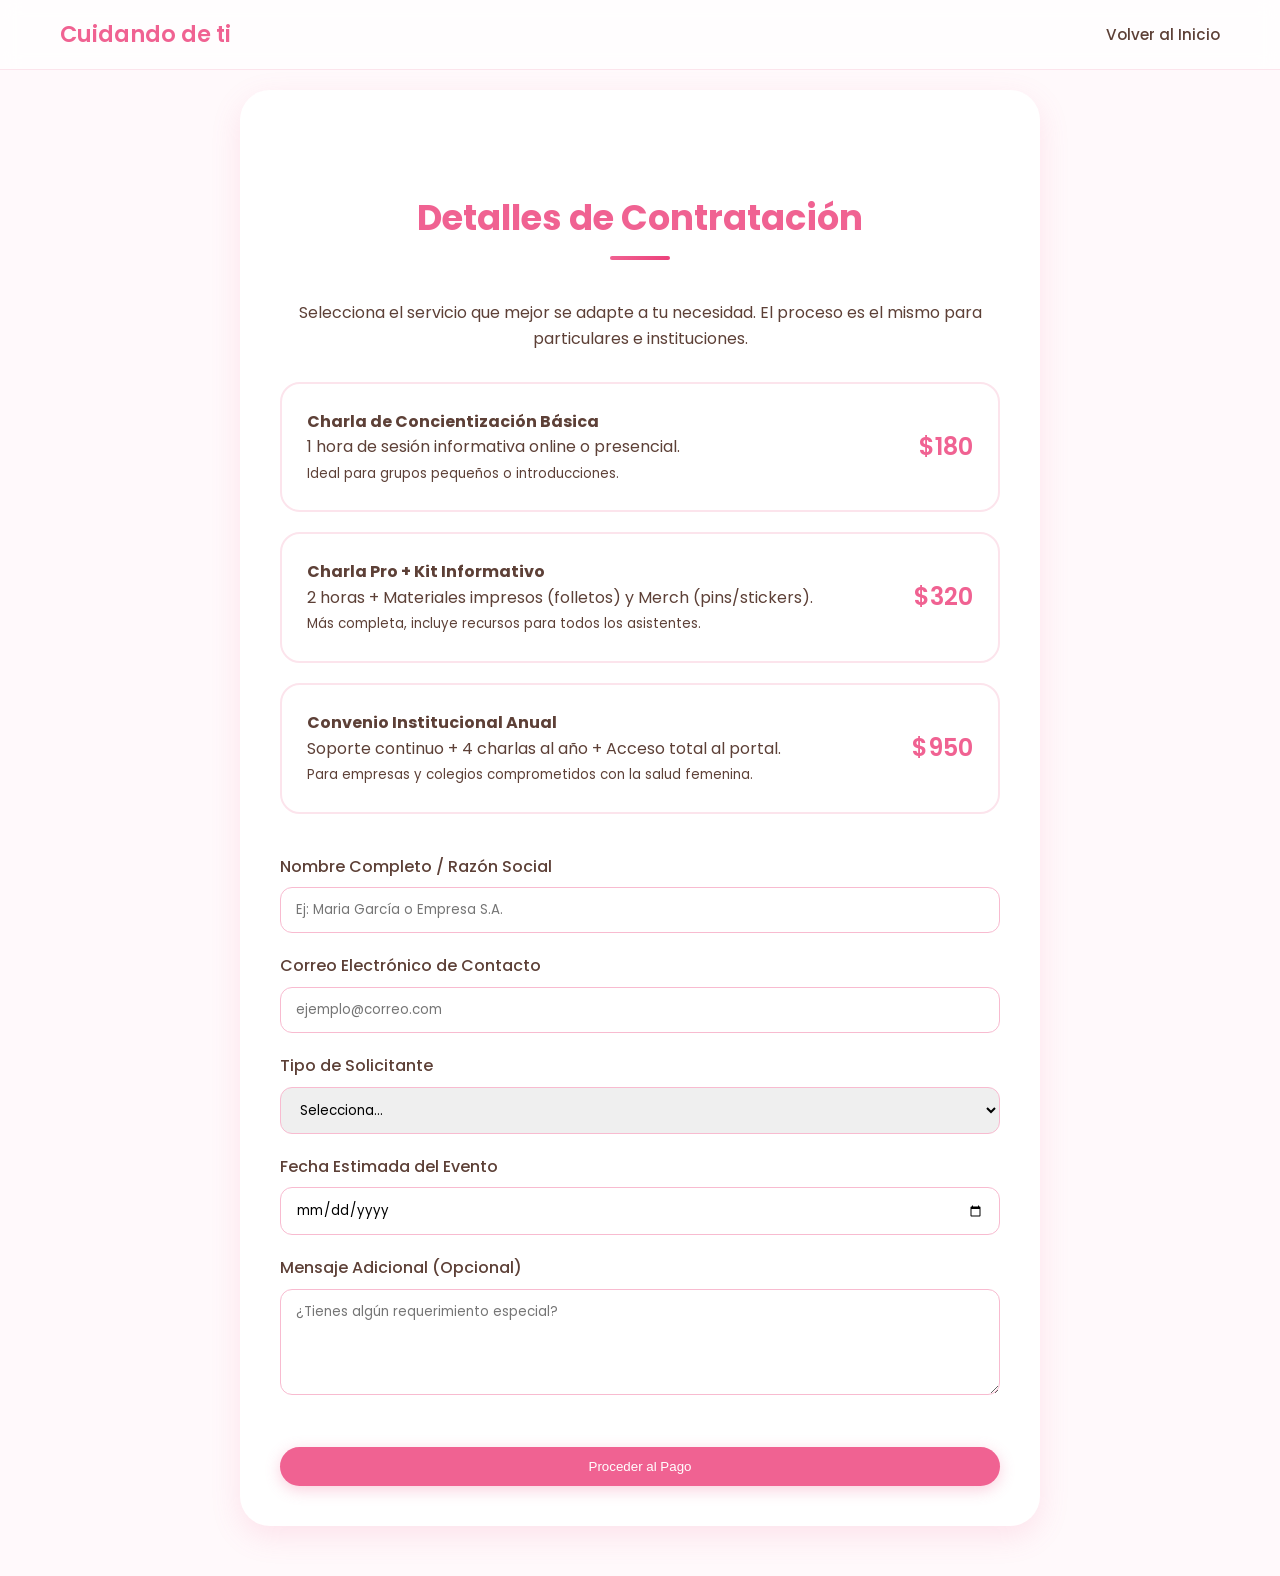
==== servicios.html @ c8caed90 "Mejoras para la versión 0.1" ====
<!DOCTYPE html>
<html lang="es">
<head>
    <meta charset="UTF-8">
    <meta name="viewport" content="width=device-width, initial-scale=1.0">
    <title>Contratar Servicios | Cuidando de ti</title>
    <link rel="stylesheet" href="style.css">
    <link rel="stylesheet" href="https://cdnjs.cloudflare.com/ajax/libs/font-awesome/6.4.2/css/all.min.css">
    <link href="https://fonts.googleapis.com/css2?family=Poppins:wght@300;400;600&display=swap" rel="stylesheet">
    <style>
        .checkout-container {
            max-width: 800px;
            margin: 40px auto;
            background: white;
            padding: 40px;
            border-radius: 30px;
            box-shadow: var(--shadow);
        }

        .service-selection {
            display: grid;
            grid-template-columns: 1fr;
            gap: 20px;
            margin-bottom: 40px;
        }

        .pricing-card {
            border: 2px solid var(--soft-pink);
            padding: 25px;
            border-radius: 20px;
            cursor: pointer;
            transition: 0.3s;
            display: flex;
            justify-content: space-between;
            align-items: center;
        }

        .pricing-card:hover {
            border-color: var(--dark-pink);
            background: #fffafa;
        }

        .pricing-card.selected {
            border-color: var(--dark-pink);
            background: var(--soft-pink);
        }

        .price-tag {
            font-size: 1.5rem;
            font-weight: 600;
            color: var(--dark-pink);
        }

        .form-group {
            margin-bottom: 20px;
        }

        .form-group label {
            display: block;
            margin-bottom: 8px;
            font-weight: 500;
            color: var(--text-color);
        }

        .form-group input, .form-group select, .form-group textarea {
            width: 100%;
            padding: 12px 15px;
            border: 1px solid var(--medium-pink);
            border-radius: 12px;
            font-family: inherit;
            outline: none;
        }

        .form-group input:focus {
            border-color: var(--dark-pink);
        }

        .payment-modal {
            display: none;
            position: fixed;
            top: 0; left: 0; width: 100%; height: 100%;
            background: rgba(0,0,0,0.5);
            backdrop-filter: blur(5px);
            z-index: 2000;
            align-items: center;
            justify-content: center;
        }

        .modal-content {
            background: white;
            padding: 40px;
            border-radius: 30px;
            text-align: center;
            max-width: 400px;
            width: 90%;
        }

        .loader {
            border: 4px solid #f3f3f3;
            border-top: 4px solid var(--dark-pink);
            border-radius: 50%;
            width: 40px;
            height: 40px;
            animation: spin 2s linear infinite;
            margin: 20px auto;
        }

        @keyframes spin {
            0% { transform: rotate(0deg); }
            100% { transform: rotate(360deg); }
        }
    </style>
</head>
<body style="padding-top: 100px;">

    <nav class="navbar">
        <div class="nav-container">
            <a href="index.html" class="logo" style="text-decoration: none;">Cuidando de ti</a>
            <ul class="nav-links">
                <li><a href="index.html">Volver al Inicio</a></li>
            </ul>
        </div>
    </nav>

    <main class="container">
        <div class="checkout-container">
            <h2 class="section-title">Detalles de Contratación</h2>
            <p style="text-align: center; margin-bottom: 30px;">Selecciona el servicio que mejor se adapte a tu necesidad. El proceso es el mismo para particulares e instituciones.</p>

            <form id="hiringForm">
                <div class="service-selection">
                    <div class="pricing-card" onclick="selectService('charla-basica', 180, this)">
                        <div>
                            <h4>Charla de Concientización Básica</h4>
                            <p>1 hora de sesión informativa online o presencial.</p>
                            <small>Ideal para grupos pequeños o introducciones.</small>
                        </div>
                        <div class="price-tag">$180</div>
                    </div>

                    <div class="pricing-card" onclick="selectService('charla-pro', 320, this)">
                        <div>
                            <h4>Charla Pro + Kit Informativo</h4>
                            <p>2 horas + Materiales impresos (folletos) y Merch (pins/stickers).</p>
                            <small>Más completa, incluye recursos para todos los asistentes.</small>
                        </div>
                        <div class="price-tag">$320</div>
                    </div>

                    <div class="pricing-card" onclick="selectService('convenio', 950, this)">
                        <div>
                            <h4>Convenio Institucional Anual</h4>
                            <p>Soporte continuo + 4 charlas al año + Acceso total al portal.</p>
                            <small>Para empresas y colegios comprometidos con la salud femenina.</small>
                        </div>
                        <div class="price-tag">$950</div>
                    </div>
                </div>

                <input type="hidden" id="selectedService" required>
                <input type="hidden" id="servicePrice">

                <div class="form-group">
                    <label>Nombre Completo / Razón Social</label>
                    <input type="text" placeholder="Ej: Maria García o Empresa S.A." required>
                </div>

                <div class="form-group">
                    <label>Correo Electrónico de Contacto</label>
                    <input type="email" placeholder="ejemplo@correo.com" required>
                </div>

                <div class="form-group">
                    <label>Tipo de Solicitante</label>
                    <select required>
                        <option value="">Selecciona...</option>
                        <option value="particular">Particular / Individual</option>
                        <option value="empresa">Empresa / Institución</option>
                    </select>
                </div>

                <div class="form-group">
                    <label>Fecha Estimada del Evento</label>
                    <input type="date" required>
                </div>

                <div class="form-group">
                    <label>Mensaje Adicional (Opcional)</label>
                    <textarea rows="4" placeholder="¿Tienes algún requerimiento especial?"></textarea>
                </div>

                <button type="submit" class="btn-main" style="width: 100%; border: none; cursor: pointer;">Proceder al Pago</button>
            </form>
        </div>
    </main>

    <div id="paymentModal" class="payment-modal">
        <div class="modal-content">
            <div id="step1">
                <h3>Enviando solicitud...</h3>
                <p>Estamos procesando tu información y enviando los detalles a nuestro equipo.</p>
                <div class="loader"></div>
            </div>
            <div id="step2" style="display: none;">
                <i class="fa-solid fa-credit-card" style="font-size: 3rem; color: var(--dark-pink); margin-bottom: 20px;"></i>
                <h3>Portal de Pagos</h3>
                <p>Redirigiendo a la pasarela de pago segura...</p>
                <p><strong>Total: <span id="totalPrice"></span></strong></p>
                <div class="loader"></div>
            </div>
        </div>
    </div>

    <script>
        function selectService(id, price, element) {
            document.querySelectorAll('.pricing-card').forEach(card => card.classList.remove('selected'));
            element.classList.add('selected');
            document.getElementById('selectedService').value = id;
            document.getElementById('servicePrice').value = price;
            document.getElementById('totalPrice').innerText = '$' + price;
        }

        document.getElementById('hiringForm').addEventListener('submit', function(e) {
            e.preventDefault();
            
            if (!document.getElementById('selectedService').value) {
                alert('Por favor, selecciona un servicio primero.');
                return;
            }

            const modal = document.getElementById('paymentModal');
            modal.style.display = 'flex';

            // Simulación de envío de correo
            setTimeout(() => {
                document.getElementById('step1').style.display = 'none';
                document.getElementById('step2').style.display = 'block';
                
                // Simulación de redirección a pagos
                setTimeout(() => {
                    alert('Simulación: Serías redirigido a Stripe/PayPal ahora.');
                    window.location.href = 'index.html';
                }, 3000);
            }, 2000);
        });
    </script>

</body>
</html>
---- style.css ----
html {
    scroll-behavior: smooth;
    scroll-padding-top: 80px; /* Offset for sticky navbar */
}

:root {
    --soft-pink: #fce4ec;
    --medium-pink: #f8bbd0;
    --dark-pink: #f06292;
    --accent-pink: #ec407a;
    --text-color: #5d4037;
    --text-light: #8d6e63;
    --white: #ffffff;
    --glass: rgba(255, 255, 255, 0.7);
    --gradient: linear-gradient(135deg, #f06292 0%, #ec407a 100%);
    --shadow: 0 10px 30px rgba(240, 98, 146, 0.15);
}

* {
    margin: 0;
    padding: 0;
    box-sizing: border-box;
}

body {
    font-family: 'Poppins', sans-serif;
    background-color: #fff9fb;
    color: var(--text-color);
    line-height: 1.6;
    padding-top: 70px; /* Offset for sticky nav */
}

/* Navbar */
.navbar {
    position: fixed;
    top: 0;
    width: 100%;
    height: 70px;
    background: var(--glass);
    backdrop-filter: blur(10px);
    z-index: 1000;
    border-bottom: 1px solid var(--soft-pink);
    display: flex;
    align-items: center;
}

.nav-container {
    max-width: 1200px;
    margin: 0 auto;
    width: 100%;
    display: flex;
    justify-content: space-between;
    align-items: center;
    padding: 0 20px;
}

.logo {
    font-weight: 600;
    font-size: 1.4rem;
    color: var(--dark-pink);
}

.nav-links {
    list-style: none;
    display: flex;
    gap: 30px;
    align-items: center;
}

.nav-links a {
    text-decoration: none;
    color: var(--text-color);
    font-size: 0.95rem;
    font-weight: 500;
    transition: 0.3s;
    position: relative;
}

.nav-links a:not(.nav-btn)::after {
    content: '';
    position: absolute;
    width: 0;
    height: 2px;
    bottom: -5px;
    left: 0;
    background-color: var(--dark-pink);
    transition: width 0.3s ease;
}

.nav-links a:not(.nav-btn):hover::after {
    width: 100%;
}

.nav-links a:hover {
    color: var(--dark-pink);
}

.nav-btn {
    background: var(--gradient);
    color: white !important;
    padding: 8px 18px;
    border-radius: 20px;
    box-shadow: var(--shadow);
}

/* Header / Hero Section */
.hero {
    height: 70vh;
    background: linear-gradient(rgba(252, 228, 236, 0.8), rgba(252, 228, 236, 0.8)), 
                url('https://images.unsplash.com/photo-1490750967868-88aa4486c946?auto=format&fit=crop&q=80&w=1000'); /* Imagen de flores suave */
    background-size: cover;
    background-position: center;
    display: flex;
    align-items: center;
    justify-content: center;
    text-align: center;
    border-bottom-left-radius: 80px;
    border-bottom-right-radius: 80px;
}

.hero-content h1 {
    font-size: 3rem;
    color: var(--dark-pink);
    margin-bottom: 10px;
}

.badge {
    background-color: var(--dark-pink);
    color: white;
    padding: 5px 15px;
    border-radius: 20px;
    font-size: 0.8rem;
    text-transform: uppercase;
    letter-spacing: 1px;
}

.btn-main {
    display: inline-block;
    margin-top: 25px;
    padding: 12px 30px;
    background-color: var(--dark-pink);
    color: white;
    text-decoration: none;
    border-radius: 30px;
    transition: 0.3s;
    box-shadow: 0 4px 15px rgba(240, 98, 146, 0.3);
}

.btn-main:hover {
    transform: translateY(-3px);
    box-shadow: 0 6px 20px rgba(240, 98, 146, 0.4);
}

/* Contenido Principal */
.container {
    max-width: 1000px;
    margin: -50px auto 50px;
    padding: 0 20px;
}

.card-highlight {
    background: var(--white);
    padding: 40px;
    border-radius: 30px;
    box-shadow: 0 10px 30px rgba(0,0,0,0.05);
    text-align: center;
    margin-bottom: 30px;
}

.icon-pink {
    font-size: 2.5rem;
    color: var(--dark-pink);
    margin-bottom: 15px;
}

.grid-sections {
    display: grid;
    grid-template-columns: repeat(auto-fit, minmax(300px, 1fr));
    gap: 20px;
}

.info-box {
    background: var(--white);
    padding: 30px;
    border-radius: 25px;
    border: 1px solid var(--soft-pink);
}

.info-box h3 {
    color: var(--dark-pink);
    margin-bottom: 15px;
}

.info-box ul {
    list-style: none;
}

.info-box ul li::before {
    content: "🌸";
    margin-right: 10px;
}

.quote-section {
    text-align: center;
    margin-top: 50px;
    font-style: italic;
    color: var(--dark-pink);
    font-size: 1.2rem;
}

/* New Sections Styles */
.section-title {
    text-align: center;
    margin: 60px 0 40px;
    font-size: 2.2rem;
    color: var(--dark-pink);
    position: relative;
}

.section-title::after {
    content: '';
    display: block;
    width: 60px;
    height: 4px;
    background: var(--gradient);
    margin: 10px auto;
    border-radius: 2px;
}

/* Podcasts Grid */
.podcast-grid {
    display: grid;
    grid-template-columns: repeat(auto-fit, minmax(280px, 1fr));
    gap: 25px;
    margin-bottom: 50px;
}

.podcast-card {
    background: var(--white);
    border-radius: 20px;
    overflow: hidden;
    box-shadow: var(--shadow);
    transition: transform 0.3s ease, box-shadow 0.3s ease;
    text-decoration: none;
    color: inherit;
    display: flex;
    flex-direction: column;
}

.podcast-card:hover {
    transform: translateY(-10px);
    box-shadow: 0 15px 40px rgba(240, 98, 146, 0.25);
}

.podcast-img {
    height: 180px;
    background-size: cover;
    background-position: center;
    position: relative;
}

.play-overlay {
    position: absolute;
    top: 0;
    left: 0;
    width: 100%;
    height: 100%;
    background: rgba(240, 98, 146, 0.3);
    display: flex;
    align-items: center;
    justify-content: center;
    opacity: 0;
    transition: opacity 0.3s;
}

.podcast-card:hover .play-overlay {
    opacity: 1;
}

.play-overlay i {
    font-size: 3rem;
    color: white;
}

.podcast-info {
    padding: 20px;
}

.podcast-info h4 {
    margin-bottom: 8px;
    color: var(--dark-pink);
}

/* Capacitaciones / Services */
.services-grid {
    display: grid;
    grid-template-columns: repeat(auto-fit, minmax(300px, 1fr));
    gap: 30px;
}

.service-card {
    background: var(--white);
    padding: 40px;
    border-radius: 30px;
    border: 2px solid var(--soft-pink);
    text-align: center;
    transition: 0.3s;
}

.service-card:hover {
    border-color: var(--dark-pink);
    background: #fffafa;
}

.service-icon {
    width: 70px;
    height: 70px;
    background: var(--soft-pink);
    color: var(--dark-pink);
    border-radius: 50%;
    display: flex;
    align-items: center;
    justify-content: center;
    font-size: 1.8rem;
    margin: 0 auto 20px;
}

.btn-secondary {
    display: inline-block;
    margin-top: 20px;
    padding: 10px 25px;
    border: 2px solid var(--dark-pink);
    color: var(--dark-pink);
    text-decoration: none;
    border-radius: 25px;
    font-weight: 600;
    transition: 0.3s;
}

.btn-secondary:hover {
    background: var(--dark-pink);
    color: white;
}

/* Status Banner "Ya está listo" */
.status-banner {
    background: var(--gradient);
    color: white;
    padding: 60px 40px;
    border-radius: 40px;
    text-align: center;
    margin: 40px 0;
    position: relative;
    overflow: hidden;
}

.status-banner::before {
    content: '';
    position: absolute;
    top: -50%;
    left: -20%;
    width: 200px;
    height: 200px;
    background: rgba(255,255,255,0.1);
    border-radius: 50%;
}

.status-banner h2 {
    font-size: 2.5rem;
    margin-bottom: 15px;
}

.status-banner p {
    font-size: 1.1rem;
    opacity: 0.9;
    max-width: 600px;
    margin: 0 auto 25px;
}

footer {
    text-align: center;
    padding: 50px 30px;
    font-size: 0.9rem;
    color: #ad8a8a;
    border-top: 1px solid var(--soft-pink);
    margin-top: 50px;
}

@media (max-width: 768px) {
    .hero {
        height: 60vh;
        border-radius: 0 0 40px 40px;
    }
    .hero-content h1 {
        font-size: 2.2rem;
    }
    .status-banner h2 {
        font-size: 1.8rem;
    }
}
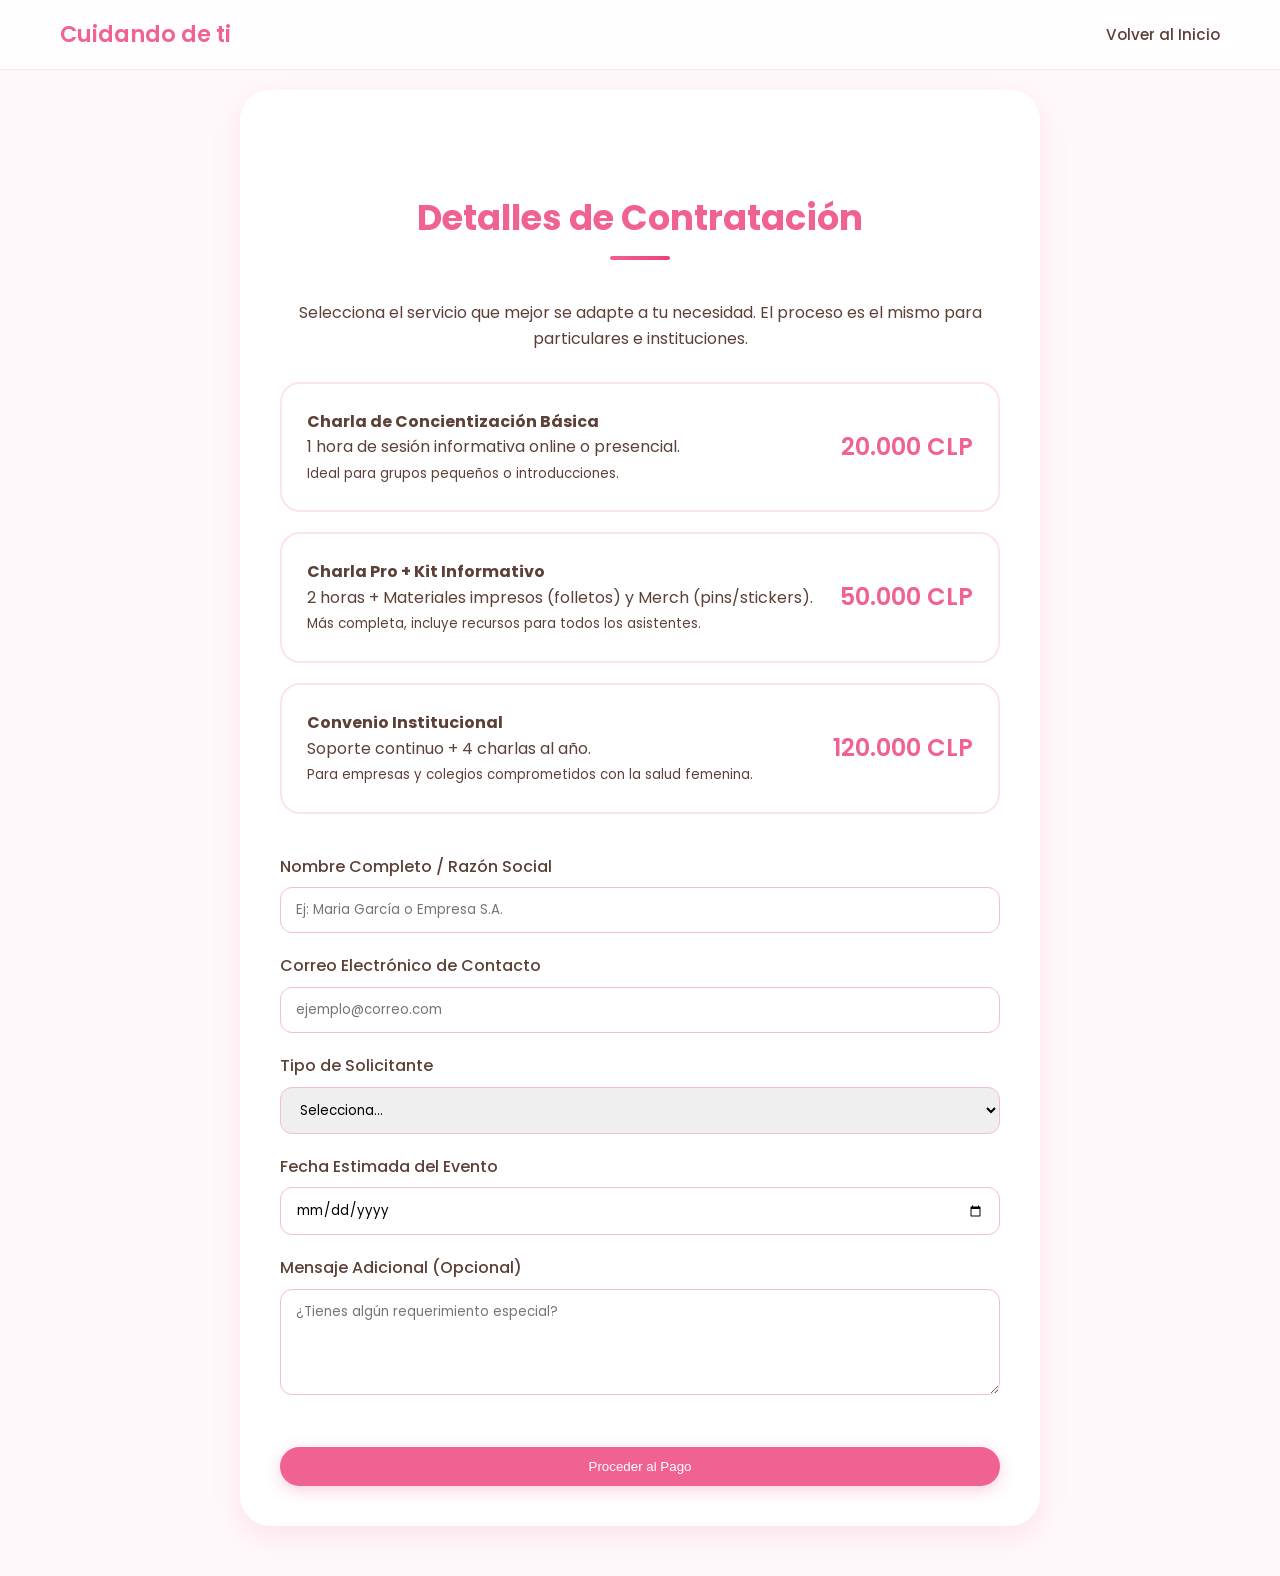
==== commit b7f13880: "fixs" ====
--- a/servicios.html
+++ b/servicios.html
@@ -129,31 +129,31 @@
 
             <form id="hiringForm">
                 <div class="service-selection">
-                    <div class="pricing-card" onclick="selectService('charla-basica', 180, this)">
+                    <div class="pricing-card" onclick="selectService('charla-basica', 20.000, this)">
                         <div>
                             <h4>Charla de Concientización Básica</h4>
                             <p>1 hora de sesión informativa online o presencial.</p>
                             <small>Ideal para grupos pequeños o introducciones.</small>
                         </div>
-                        <div class="price-tag">$180</div>
-                    </div>
-
-                    <div class="pricing-card" onclick="selectService('charla-pro', 320, this)">
+                        <div class="price-tag">20.000 CLP</div>
+                    </div>  
+
+                    <div class="pricing-card" onclick="selectService('charla-pro', 50.000, this)">
                         <div>
                             <h4>Charla Pro + Kit Informativo</h4>
                             <p>2 horas + Materiales impresos (folletos) y Merch (pins/stickers).</p>
                             <small>Más completa, incluye recursos para todos los asistentes.</small>
                         </div>
-                        <div class="price-tag">$320</div>
+                        <div class="price-tag">50.000 CLP</div>
                     </div>
 
-                    <div class="pricing-card" onclick="selectService('convenio', 950, this)">
+                    <div class="pricing-card" onclick="selectService('convenio', 120.000, this)">
                         <div>
-                            <h4>Convenio Institucional Anual</h4>
-                            <p>Soporte continuo + 4 charlas al año + Acceso total al portal.</p>
+                            <h4>Convenio Institucional</h4>
+                            <p>Soporte continuo + 4 charlas al año.</p>
                             <small>Para empresas y colegios comprometidos con la salud femenina.</small>
                         </div>
-                        <div class="price-tag">$950</div>
+                        <div class="price-tag">120.000 CLP</div>
                     </div>
                 </div>
 
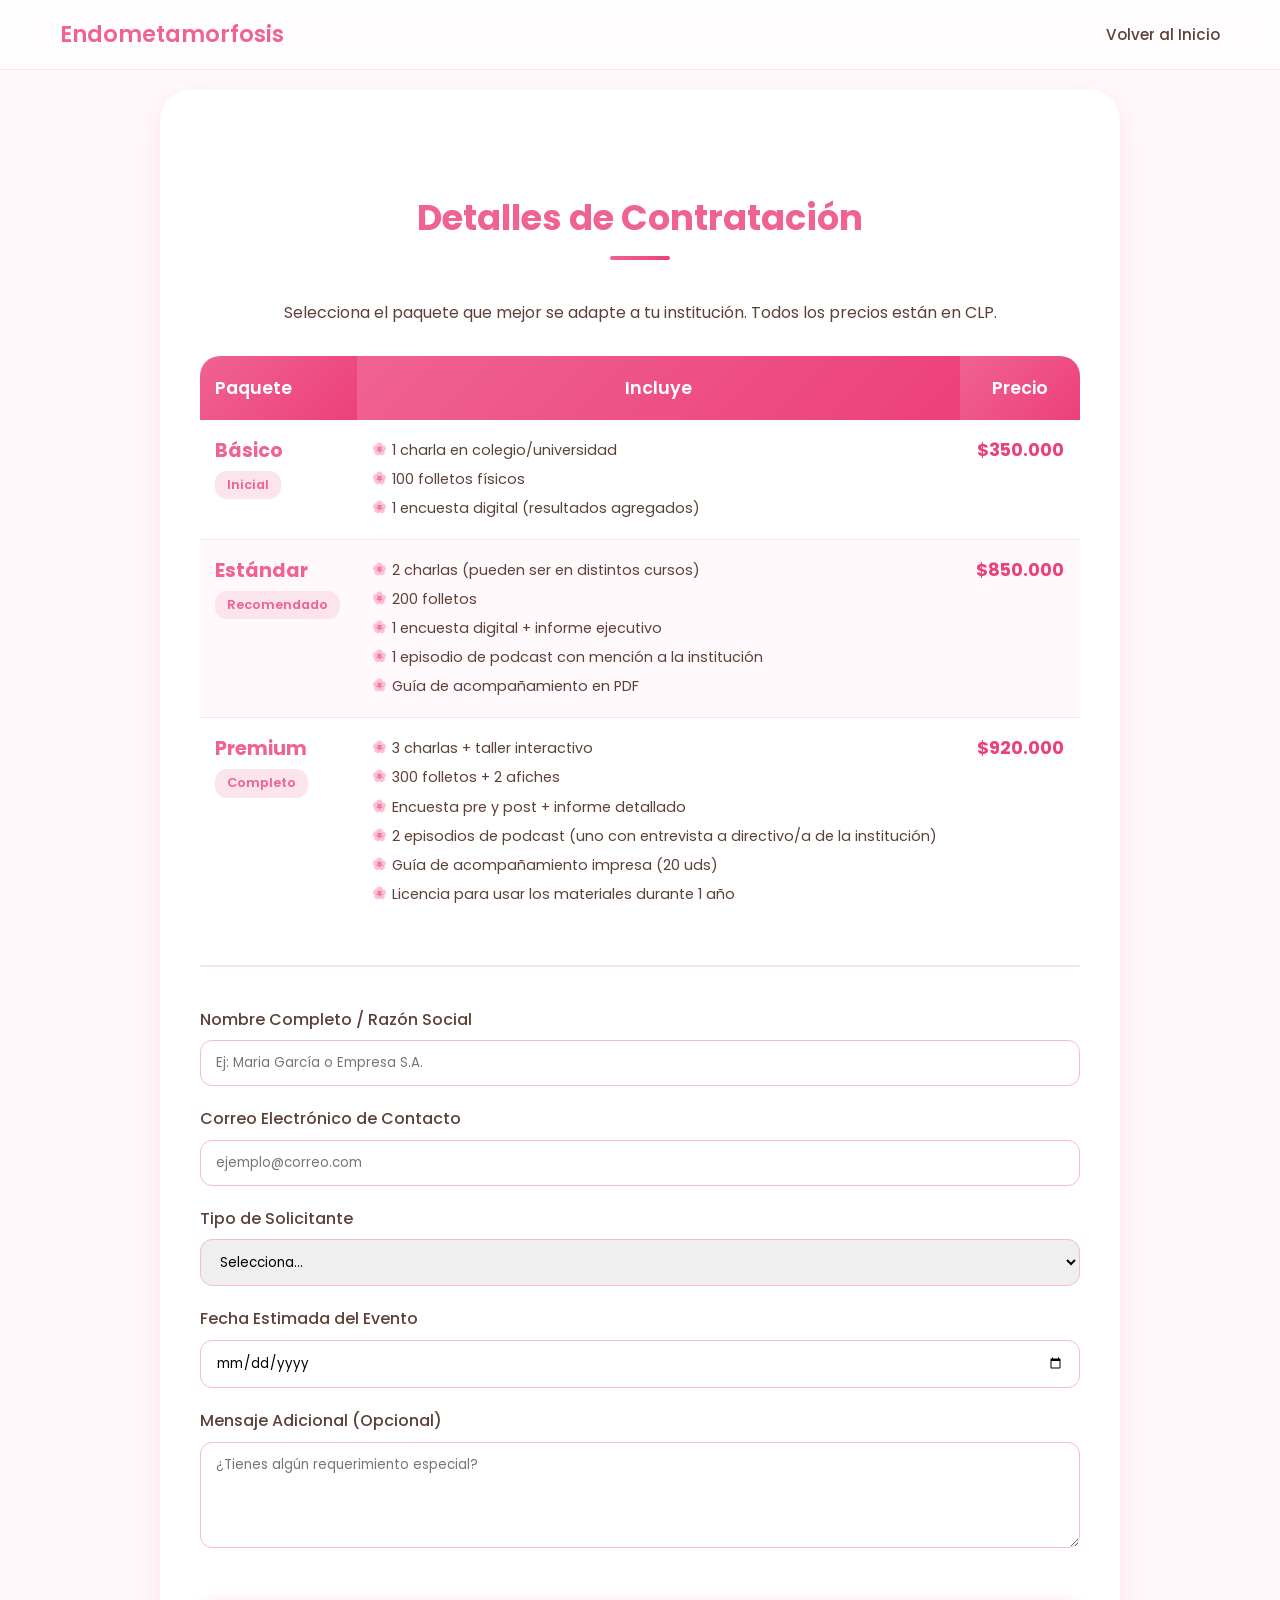
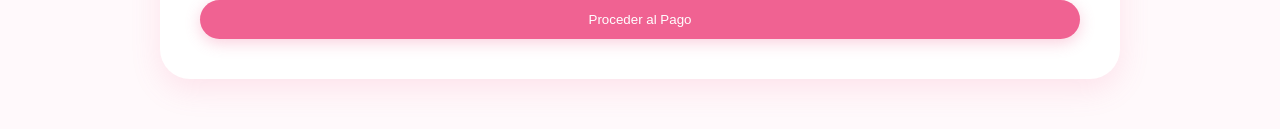
==== commit 34d6b366: "Fix: Cambios de diseño y estructura" ====
--- a/servicios.html
+++ b/servicios.html
@@ -1,54 +1,139 @@
 <!DOCTYPE html>
 <html lang="es">
+
 <head>
     <meta charset="UTF-8">
     <meta name="viewport" content="width=device-width, initial-scale=1.0">
-    <title>Contratar Servicios | Cuidando de ti</title>
+    <title>Contratar Servicios | Endometamorfosis</title>
     <link rel="stylesheet" href="style.css">
     <link rel="stylesheet" href="https://cdnjs.cloudflare.com/ajax/libs/font-awesome/6.4.2/css/all.min.css">
     <link href="https://fonts.googleapis.com/css2?family=Poppins:wght@300;400;600&display=swap" rel="stylesheet">
     <style>
-        .checkout-container {
-            max-width: 800px;
+        .table-container {
+            max-width: 1100px;
             margin: 40px auto;
             background: white;
             padding: 40px;
             border-radius: 30px;
             box-shadow: var(--shadow);
-        }
-
-        .service-selection {
-            display: grid;
-            grid-template-columns: 1fr;
-            gap: 20px;
-            margin-bottom: 40px;
-        }
-
-        .pricing-card {
-            border: 2px solid var(--soft-pink);
-            padding: 25px;
-            border-radius: 20px;
+            overflow-x: auto;
+        }
+
+        .pricing-table {
+            width: 100%;
+            border-collapse: collapse;
+            font-size: 0.9rem;
+        }
+
+        .pricing-table thead th {
+            background: var(--gradient);
+            color: white;
+            padding: 18px 15px;
+            text-align: center;
+            font-weight: 600;
+            font-size: 1.1rem;
+        }
+
+        .pricing-table thead th:first-child {
+            border-radius: 20px 0 0 0;
+            text-align: left;
+        }
+
+        .pricing-table thead th:last-child {
+            border-radius: 0 20px 0 0;
+        }
+
+        .pricing-table tbody td {
+            padding: 16px 15px;
+            border-bottom: 1px solid var(--soft-pink);
+            vertical-align: top;
+        }
+
+        .pricing-table tbody td:first-child {
+            font-weight: 600;
+            color: var(--dark-pink);
+            white-space: nowrap;
+        }
+
+        .pricing-table tbody td:last-child {
+            font-weight: 700;
+            color: var(--accent-pink);
+            font-size: 1.1rem;
+            white-space: nowrap;
+            text-align: center;
+        }
+
+        .pricing-table tbody tr {
             cursor: pointer;
             transition: 0.3s;
-            display: flex;
-            justify-content: space-between;
-            align-items: center;
-        }
-
-        .pricing-card:hover {
-            border-color: var(--dark-pink);
-            background: #fffafa;
-        }
-
-        .pricing-card.selected {
-            border-color: var(--dark-pink);
+        }
+
+        .pricing-table tbody tr:nth-child(even) {
+            background: #fff9fb;
+        }
+
+        .pricing-table tbody tr:hover {
             background: var(--soft-pink);
         }
 
-        .price-tag {
-            font-size: 1.5rem;
+        .pricing-table tbody tr.selected {
+            background: var(--soft-pink);
+            outline: 2px solid var(--dark-pink);
+            outline-offset: -2px;
+        }
+
+        .pricing-table tbody td ul {
+            list-style: none;
+            padding: 0;
+            margin: 0;
+        }
+
+        .pricing-table tbody td ul li {
+            padding: 3px 0;
+            position: relative;
+            padding-left: 20px;
+        }
+
+        .pricing-table tbody td ul li::before {
+            content: "🌸";
+            position: absolute;
+            left: 0;
+            font-size: 0.75rem;
+        }
+
+        .package-name {
+            font-weight: 700;
+            color: var(--dark-pink);
+            font-size: 1.2rem;
+        }
+
+        .package-badge {
+            display: inline-block;
+            background: var(--soft-pink);
+            color: var(--dark-pink);
+            padding: 4px 12px;
+            border-radius: 12px;
+            font-size: 0.8rem;
             font-weight: 600;
-            color: var(--dark-pink);
+            margin-top: 4px;
+        }
+
+        .pricing-table tbody tr:last-child td:first-child {
+            border-radius: 0 0 0 20px;
+        }
+
+        .pricing-table tbody tr:last-child td:last-child {
+            border-radius: 0 0 20px 0;
+        }
+
+        .pricing-table tbody tr:last-child td {
+            border-bottom: none;
+        }
+
+        .form-section {
+            margin-top: 40px;
+            padding-top: 40px;
+            border-top: 2px solid var(--soft-pink);
         }
 
         .form-group {
@@ -62,7 +147,9 @@
             color: var(--text-color);
         }
 
-        .form-group input, .form-group select, .form-group textarea {
+        .form-group input,
+        .form-group select,
+        .form-group textarea {
             width: 100%;
             padding: 12px 15px;
             border: 1px solid var(--medium-pink);
@@ -78,8 +165,11 @@
         .payment-modal {
             display: none;
             position: fixed;
-            top: 0; left: 0; width: 100%; height: 100%;
-            background: rgba(0,0,0,0.5);
+            top: 0;
+            left: 0;
+            width: 100%;
+            height: 100%;
+            background: rgba(0, 0, 0, 0.5);
             backdrop-filter: blur(5px);
             z-index: 2000;
             align-items: center;
@@ -106,16 +196,37 @@
         }
 
         @keyframes spin {
-            0% { transform: rotate(0deg); }
-            100% { transform: rotate(360deg); }
+            0% {
+                transform: rotate(0deg);
+            }
+
+            100% {
+                transform: rotate(360deg);
+            }
+        }
+
+        @media (max-width: 768px) {
+            .table-container {
+                padding: 20px 10px;
+            }
+
+            .pricing-table {
+                font-size: 0.8rem;
+            }
+
+            .pricing-table thead th,
+            .pricing-table tbody td {
+                padding: 12px 8px;
+            }
         }
     </style>
 </head>
+
 <body style="padding-top: 100px;">
 
     <nav class="navbar">
         <div class="nav-container">
-            <a href="index.html" class="logo" style="text-decoration: none;">Cuidando de ti</a>
+            <a href="index.html" class="logo" style="text-decoration: none;">Endometamorfosis</a>
             <ul class="nav-links">
                 <li><a href="index.html">Volver al Inicio</a></li>
             </ul>
@@ -123,73 +234,108 @@
     </nav>
 
     <main class="container">
-        <div class="checkout-container">
+        <div class="table-container">
             <h2 class="section-title">Detalles de Contratación</h2>
-            <p style="text-align: center; margin-bottom: 30px;">Selecciona el servicio que mejor se adapte a tu necesidad. El proceso es el mismo para particulares e instituciones.</p>
+            <p style="text-align: center; margin-bottom: 30px;">Selecciona el paquete que mejor se adapte a tu
+                institución. Todos los precios están en CLP.</p>
 
             <form id="hiringForm">
-                <div class="service-selection">
-                    <div class="pricing-card" onclick="selectService('charla-basica', 20.000, this)">
-                        <div>
-                            <h4>Charla de Concientización Básica</h4>
-                            <p>1 hora de sesión informativa online o presencial.</p>
-                            <small>Ideal para grupos pequeños o introducciones.</small>
-                        </div>
-                        <div class="price-tag">20.000 CLP</div>
-                    </div>  
-
-                    <div class="pricing-card" onclick="selectService('charla-pro', 50.000, this)">
-                        <div>
-                            <h4>Charla Pro + Kit Informativo</h4>
-                            <p>2 horas + Materiales impresos (folletos) y Merch (pins/stickers).</p>
-                            <small>Más completa, incluye recursos para todos los asistentes.</small>
-                        </div>
-                        <div class="price-tag">50.000 CLP</div>
-                    </div>
-
-                    <div class="pricing-card" onclick="selectService('convenio', 120.000, this)">
-                        <div>
-                            <h4>Convenio Institucional</h4>
-                            <p>Soporte continuo + 4 charlas al año.</p>
-                            <small>Para empresas y colegios comprometidos con la salud femenina.</small>
-                        </div>
-                        <div class="price-tag">120.000 CLP</div>
-                    </div>
-                </div>
+                <table class="pricing-table">
+                    <thead>
+                        <tr>
+                            <th>Paquete</th>
+                            <th>Incluye</th>
+                            <th>Precio</th>
+                        </tr>
+                    </thead>
+                    <tbody>
+                        <tr onclick="selectService('basico', 350000, this)">
+                            <td>
+                                <div class="package-name">Básico</div>
+                                <span class="package-badge">Inicial</span>
+                            </td>
+                            <td>
+                                <ul>
+                                    <li>1 charla en colegio/universidad</li>
+                                    <li>100 folletos físicos</li>
+                                    <li>1 encuesta digital (resultados agregados)</li>
+                                </ul>
+                            </td>
+                            <td>$350.000</td>
+                        </tr>
+                        <tr onclick="selectService('estandar', 850000, this)">
+                            <td>
+                                <div class="package-name">Estándar</div>
+                                <span class="package-badge">Recomendado</span>
+                            </td>
+                            <td>
+                                <ul>
+                                    <li>2 charlas (pueden ser en distintos cursos)</li>
+                                    <li>200 folletos</li>
+                                    <li>1 encuesta digital + informe ejecutivo</li>
+                                    <li>1 episodio de podcast con mención a la institución</li>
+                                    <li>Guía de acompañamiento en PDF</li>
+                                </ul>
+                            </td>
+                            <td>$850.000</td>
+                        </tr>
+                        <tr onclick="selectService('premium', 920000, this)">
+                            <td>
+                                <div class="package-name">Premium</div>
+                                <span class="package-badge">Completo</span>
+                            </td>
+                            <td>
+                                <ul>
+                                    <li>3 charlas + taller interactivo</li>
+                                    <li>300 folletos + 2 afiches</li>
+                                    <li>Encuesta pre y post + informe detallado</li>
+                                    <li>2 episodios de podcast (uno con entrevista a directivo/a de la institución)</li>
+                                    <li>Guía de acompañamiento impresa (20 uds)</li>
+                                    <li>Licencia para usar los materiales durante 1 año</li>
+                                </ul>
+                            </td>
+                            <td>$920.000</td>
+                        </tr>
+                    </tbody>
+                </table>
 
                 <input type="hidden" id="selectedService" required>
                 <input type="hidden" id="servicePrice">
 
-                <div class="form-group">
-                    <label>Nombre Completo / Razón Social</label>
-                    <input type="text" placeholder="Ej: Maria García o Empresa S.A." required>
+                <div class="form-section">
+                    <div class="form-group">
+                        <label>Nombre Completo / Razón Social</label>
+                        <input type="text" placeholder="Ej: Maria García o Empresa S.A." required>
+                    </div>
+
+                    <div class="form-group">
+                        <label>Correo Electrónico de Contacto</label>
+                        <input type="email" placeholder="ejemplo@correo.com" required>
+                    </div>
+
+                    <div class="form-group">
+                        <label>Tipo de Solicitante</label>
+                        <select required>
+                            <option value="">Selecciona...</option>
+                            <option value="particular">Particular / Individual</option>
+                            <option value="empresa">Empresa / Institución</option>
+                        </select>
+                    </div>
+
+                    <div class="form-group">
+                        <label>Fecha Estimada del Evento</label>
+                        <input type="date" required>
+                    </div>
+
+                    <div class="form-group">
+                        <label>Mensaje Adicional (Opcional)</label>
+                        <textarea rows="4" placeholder="¿Tienes algún requerimiento especial?"></textarea>
+                    </div>
+
+                    <button type="submit" class="btn-main" style="width: 100%; border: none; cursor: pointer;">Proceder
+                        al
+                        Pago</button>
                 </div>
-
-                <div class="form-group">
-                    <label>Correo Electrónico de Contacto</label>
-                    <input type="email" placeholder="ejemplo@correo.com" required>
-                </div>
-
-                <div class="form-group">
-                    <label>Tipo de Solicitante</label>
-                    <select required>
-                        <option value="">Selecciona...</option>
-                        <option value="particular">Particular / Individual</option>
-                        <option value="empresa">Empresa / Institución</option>
-                    </select>
-                </div>
-
-                <div class="form-group">
-                    <label>Fecha Estimada del Evento</label>
-                    <input type="date" required>
-                </div>
-
-                <div class="form-group">
-                    <label>Mensaje Adicional (Opcional)</label>
-                    <textarea rows="4" placeholder="¿Tienes algún requerimiento especial?"></textarea>
-                </div>
-
-                <button type="submit" class="btn-main" style="width: 100%; border: none; cursor: pointer;">Proceder al Pago</button>
             </form>
         </div>
     </main>
@@ -202,7 +348,8 @@
                 <div class="loader"></div>
             </div>
             <div id="step2" style="display: none;">
-                <i class="fa-solid fa-credit-card" style="font-size: 3rem; color: var(--dark-pink); margin-bottom: 20px;"></i>
+                <i class="fa-solid fa-credit-card"
+                    style="font-size: 3rem; color: var(--dark-pink); margin-bottom: 20px;"></i>
                 <h3>Portal de Pagos</h3>
                 <p>Redirigiendo a la pasarela de pago segura...</p>
                 <p><strong>Total: <span id="totalPrice"></span></strong></p>
@@ -213,18 +360,18 @@
 
     <script>
         function selectService(id, price, element) {
-            document.querySelectorAll('.pricing-card').forEach(card => card.classList.remove('selected'));
+            document.querySelectorAll('.pricing-table tbody tr').forEach(row => row.classList.remove('selected'));
             element.classList.add('selected');
             document.getElementById('selectedService').value = id;
             document.getElementById('servicePrice').value = price;
-            document.getElementById('totalPrice').innerText = '$' + price;
-        }
-
-        document.getElementById('hiringForm').addEventListener('submit', function(e) {
+            document.getElementById('totalPrice').innerText = '$' + price.toLocaleString('es-CL');
+        }
+
+        document.getElementById('hiringForm').addEventListener('submit', function (e) {
             e.preventDefault();
-            
+
             if (!document.getElementById('selectedService').value) {
-                alert('Por favor, selecciona un servicio primero.');
+                alert('Por favor, selecciona un paquete primero.');
                 return;
             }
 
@@ -235,7 +382,7 @@
             setTimeout(() => {
                 document.getElementById('step1').style.display = 'none';
                 document.getElementById('step2').style.display = 'block';
-                
+
                 // Simulación de redirección a pagos
                 setTimeout(() => {
                     alert('Simulación: Serías redirigido a Stripe/PayPal ahora.');
@@ -246,4 +393,5 @@
     </script>
 
 </body>
-</html>
+
+</html>
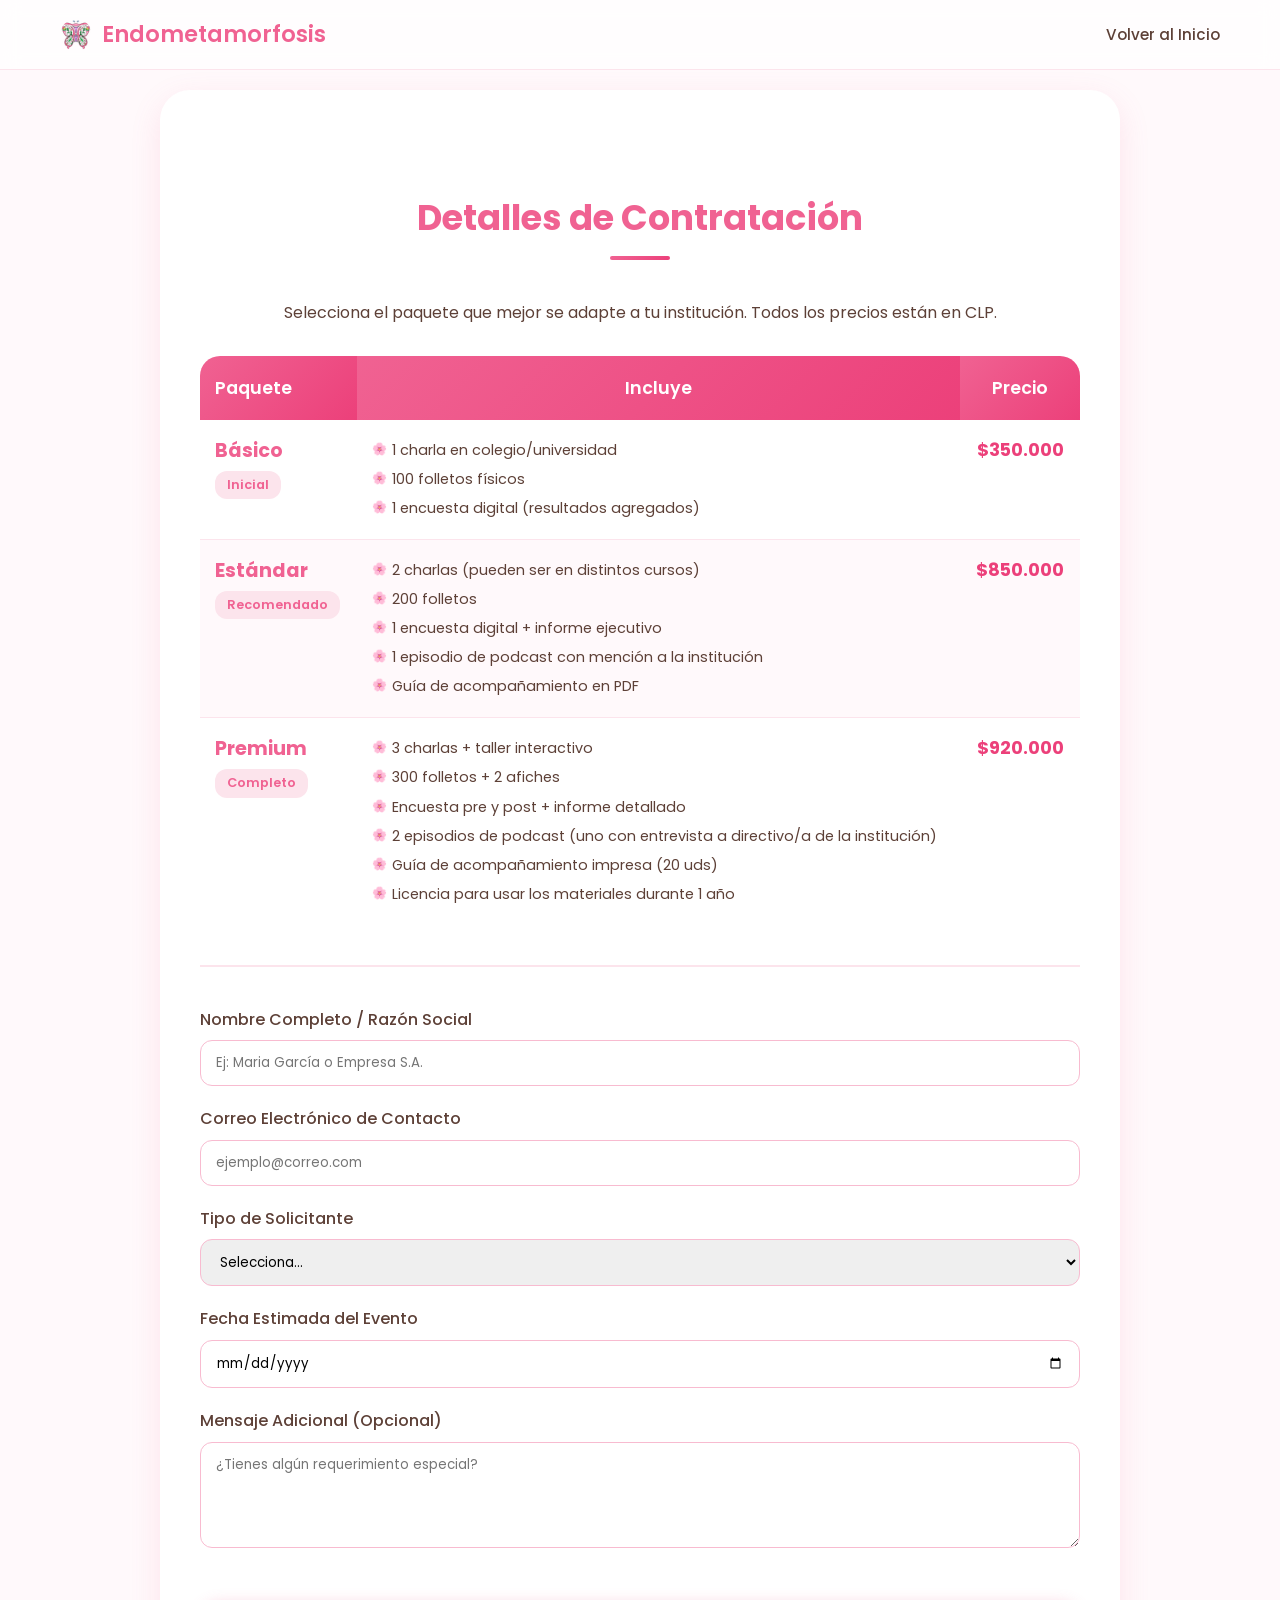
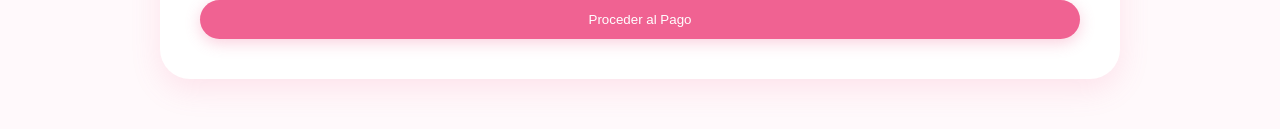
==== commit b4e824d3: "Style: Se agrega logo en la página y se mejoran estilos" ====
--- a/servicios.html
+++ b/servicios.html
@@ -226,7 +226,10 @@
 
     <nav class="navbar">
         <div class="nav-container">
-            <a href="index.html" class="logo" style="text-decoration: none;">Endometamorfosis</a>
+            <a href="index.html" class="logo" style="text-decoration: none;">
+                <img src="logo-nav.png" alt="Endometamorfosis" class="logo-img">
+                <span class="logo-text">Endometamorfosis</span>
+            </a>
             <ul class="nav-links">
                 <li><a href="index.html">Volver al Inicio</a></li>
             </ul>
--- a/style.css
+++ b/style.css
@@ -1,6 +1,7 @@
 html {
     scroll-behavior: smooth;
-    scroll-padding-top: 80px; /* Offset for sticky navbar */
+    scroll-padding-top: 80px;
+    /* Offset for sticky navbar */
 }
 
 :root {
@@ -27,7 +28,8 @@
     background-color: #fff9fb;
     color: var(--text-color);
     line-height: 1.6;
-    padding-top: 70px; /* Offset for sticky nav */
+    padding-top: 70px;
+    /* Offset for sticky nav */
 }
 
 /* Navbar */
@@ -58,6 +60,27 @@
     font-weight: 600;
     font-size: 1.4rem;
     color: var(--dark-pink);
+    display: flex;
+    align-items: center;
+    gap: 10px;
+}
+
+.logo-img {
+    width: 32px;
+    height: 32px;
+    border-radius: 50%;
+    object-fit: cover;
+    transition: transform 0.3s ease;
+}
+
+.logo:hover .logo-img {
+    transform: scale(1.1) rotate(-5deg);
+}
+
+.logo-text {
+    font-weight: 600;
+    font-size: 1.4rem;
+    color: var(--dark-pink);
 }
 
 .nav-links {
@@ -106,8 +129,9 @@
 /* Header / Hero Section */
 .hero {
     height: 70vh;
-    background: linear-gradient(rgba(252, 228, 236, 0.8), rgba(252, 228, 236, 0.8)), 
-                url('https://images.unsplash.com/photo-1490750967868-88aa4486c946?auto=format&fit=crop&q=80&w=1000'); /* Imagen de flores suave */
+    background: linear-gradient(rgba(252, 228, 236, 0.8), rgba(252, 228, 236, 0.8)),
+        url('https://images.unsplash.com/photo-1490750967868-88aa4486c946?auto=format&fit=crop&q=80&w=1000');
+    /* Imagen de flores suave */
     background-size: cover;
     background-position: center;
     display: flex;
@@ -162,7 +186,7 @@
     background: var(--white);
     padding: 40px;
     border-radius: 30px;
-    box-shadow: 0 10px 30px rgba(0,0,0,0.05);
+    box-shadow: 0 10px 30px rgba(0, 0, 0, 0.05);
     text-align: center;
     margin-bottom: 30px;
 }
@@ -340,6 +364,454 @@
 .btn-secondary:hover {
     background: var(--dark-pink);
     color: white;
+}
+
+/* Semáforo del Dolor */
+.pain-semaforo {
+    margin: 50px 0;
+}
+
+.semaforo-grid {
+    display: grid;
+    grid-template-columns: repeat(3, 1fr);
+    gap: 25px;
+}
+
+.semaforo-card {
+    background: var(--white);
+    border-radius: 25px;
+    padding: 35px 25px;
+    text-align: center;
+    border: 2px solid var(--soft-pink);
+    transition: transform 0.3s ease, box-shadow 0.3s ease;
+    display: flex;
+    flex-direction: column;
+    align-items: center;
+    gap: 12px;
+}
+
+.semaforo-card:hover {
+    transform: translateY(-8px);
+    box-shadow: var(--shadow);
+}
+
+.semaforo-circle {
+    width: 80px;
+    height: 80px;
+    border-radius: 50%;
+    display: flex;
+    align-items: center;
+    justify-content: center;
+    font-size: 2rem;
+    color: white;
+    box-shadow: 0 4px 15px rgba(0, 0, 0, 0.15);
+}
+
+.semaforo-card h3 {
+    font-size: 1.3rem;
+    color: var(--text-color);
+    font-weight: 600;
+}
+
+.semaforo-card p {
+    font-size: 0.9rem;
+    color: var(--text-light);
+    line-height: 1.6;
+}
+
+.semaforo-status {
+    display: inline-block;
+    padding: 6px 16px;
+    border-radius: 20px;
+    font-size: 0.8rem;
+    font-weight: 600;
+    margin-top: 5px;
+}
+
+/* Guía de Coágulos Menstruales */
+.clot-guide {
+    margin: 50px 0;
+}
+
+.clot-status {
+    display: inline-block;
+    padding: 6px 16px;
+    border-radius: 20px;
+    font-size: 0.8rem;
+    font-weight: 600;
+    margin-top: 5px;
+}
+
+/* Moneda $500 bimetálica (reutilizada) */
+.coin-500 {
+    display: flex;
+    align-items: center;
+    justify-content: center;
+}
+
+.coin-500-outer {
+    width: 75px;
+    height: 75px;
+    border-radius: 50%;
+    background: linear-gradient(145deg, #e0e0e0, #9e9e9e);
+    border: 3px solid #bdbdbd;
+    display: flex;
+    align-items: center;
+    justify-content: center;
+    box-shadow: 0 4px 15px rgba(0, 0, 0, 0.15), inset 0 2px 4px rgba(255, 255, 255, 0.3);
+}
+
+.coin-500-inner {
+    width: 42px;
+    height: 42px;
+    border-radius: 50%;
+    background: linear-gradient(145deg, #ffd54f, #ffb300);
+    border: 2px solid #ff8f00;
+    display: flex;
+    align-items: center;
+    justify-content: center;
+    box-shadow: inset 0 1px 3px rgba(0, 0, 0, 0.2);
+}
+
+.coin-500-value {
+    font-weight: 700;
+    font-size: 0.9rem;
+    color: #e65100;
+    text-shadow: 0 1px 2px rgba(255, 255, 255, 0.5);
+}
+
+/* ===== NUEVA SECCIÓN: VISUALIZACIÓN INMERSIVA DE COÁGULOS ===== */
+
+/* Contenedor principal del showcase */
+.clot-showcase {
+    display: flex;
+    align-items: center;
+    justify-content: center;
+    gap: 40px;
+    margin: 30px auto;
+    padding: 30px;
+    background: linear-gradient(180deg, #fff5f7 0%, #fff9fb 100%);
+    border-radius: 40px;
+    border: 2px solid var(--soft-pink);
+    position: relative;
+    overflow: hidden;
+    min-height: 320px;
+}
+
+.clot-showcase::before {
+    content: '';
+    position: absolute;
+    top: -50%;
+    left: -50%;
+    width: 200%;
+    height: 200%;
+    background: radial-gradient(circle at 30% 50%, rgba(240, 98, 146, 0.03) 0%, transparent 60%);
+    pointer-events: none;
+}
+
+/* Columna izquierda: Coágulo animado */
+.clot-showcase-left {
+    flex: 1;
+    display: flex;
+    justify-content: center;
+    align-items: center;
+}
+
+.clot-animated-container {
+    display: flex;
+    flex-direction: column;
+    align-items: center;
+    gap: 15px;
+}
+
+/* El coágulo principal animado */
+.clot-animated {
+    position: relative;
+    width: 60px;
+    height: 54px;
+    display: flex;
+    align-items: center;
+    justify-content: center;
+    transition: width 0.15s ease-out, height 0.15s ease-out;
+}
+
+.clot-animated-inner {
+    width: 100%;
+    height: 100%;
+    background: radial-gradient(circle at 40% 35%, #ef9a9a, #e57373);
+    clip-path: polygon(25% 0%, 75% 5%, 100% 30%, 100% 70%, 80% 100%, 30% 95%, 0% 75%, 0% 25%);
+    position: relative;
+    z-index: 2;
+    animation: clotPulse 2s ease-in-out infinite;
+    transition: background 0.3s ease, clip-path 0.3s ease;
+}
+
+@keyframes clotPulse {
+
+    0%,
+    100% {
+        transform: scale(1);
+        filter: brightness(1);
+    }
+
+    50% {
+        transform: scale(1.06);
+        filter: brightness(1.1);
+    }
+}
+
+/* Brillo/glow alrededor del coágulo */
+.clot-animated-glow {
+    position: absolute;
+    top: 50%;
+    left: 50%;
+    transform: translate(-50%, -50%);
+    width: 100%;
+    height: 100%;
+    border-radius: 50%;
+    box-shadow: 0 0 30px rgba(229, 115, 115, 0.3);
+    z-index: 1;
+    animation: glowPulse 2s ease-in-out infinite;
+    pointer-events: none;
+}
+
+@keyframes glowPulse {
+
+    0%,
+    100% {
+        opacity: 0.5;
+        transform: translate(-50%, -50%) scale(1.2);
+    }
+
+    50% {
+        opacity: 0.8;
+        transform: translate(-50%, -50%) scale(1.5);
+    }
+}
+
+/* Partículas flotando alrededor del coágulo */
+.clot-particle {
+    position: absolute;
+    border-radius: 50%;
+    background: radial-gradient(circle at 40% 35%, #ef9a9a, #e57373);
+    opacity: 0.4;
+    z-index: 1;
+    pointer-events: none;
+    animation: particleFloat 3s ease-in-out infinite;
+}
+
+.p1 {
+    top: -10%;
+    left: 20%;
+    animation-delay: 0s;
+}
+
+.p2 {
+    top: 20%;
+    right: -15%;
+    animation-delay: 0.6s;
+}
+
+.p3 {
+    bottom: -10%;
+    left: 50%;
+    animation-delay: 1.2s;
+}
+
+.p4 {
+    top: -5%;
+    right: 30%;
+    animation-delay: 0.3s;
+}
+
+.p5 {
+    bottom: 15%;
+    left: -10%;
+    animation-delay: 0.9s;
+}
+
+@keyframes particleFloat {
+
+    0%,
+    100% {
+        transform: translate(0, 0) scale(1);
+        opacity: 0.3;
+    }
+
+    25% {
+        transform: translate(5px, -8px) scale(1.2);
+        opacity: 0.5;
+    }
+
+    50% {
+        transform: translate(-3px, -15px) scale(0.8);
+        opacity: 0.2;
+    }
+
+    75% {
+        transform: translate(8px, -5px) scale(1.1);
+        opacity: 0.4;
+    }
+}
+
+/* Indicador de tamaño */
+.clot-size-indicator {
+    font-size: 1.1rem;
+    font-weight: 600;
+    color: var(--dark-pink);
+    background: var(--white);
+    padding: 6px 20px;
+    border-radius: 20px;
+    box-shadow: 0 2px 10px rgba(240, 98, 146, 0.15);
+    transition: all 0.3s ease;
+}
+
+/* Columna derecha: Moneda de referencia */
+.clot-showcase-right {
+    flex: 0 0 auto;
+    display: flex;
+    justify-content: center;
+    align-items: center;
+}
+
+.coin-showcase {
+    display: flex;
+    flex-direction: column;
+    align-items: center;
+    gap: 12px;
+}
+
+.coin-animated {
+    transition: transform 0.3s ease;
+}
+
+.coin-animated:hover {
+    transform: rotateY(180deg) !important;
+}
+
+.coin-label {
+    font-size: 0.85rem;
+    color: var(--text-light);
+    font-weight: 500;
+    background: var(--soft-pink);
+    padding: 4px 14px;
+    border-radius: 20px;
+}
+
+/* Control deslizante */
+.clot-slider-container {
+    display: flex;
+    align-items: center;
+    justify-content: center;
+    gap: 15px;
+    margin: 20px auto 30px;
+    max-width: 500px;
+}
+
+.clot-slider-label {
+    font-size: 0.85rem;
+    color: var(--text-light);
+    font-weight: 500;
+    opacity: 0.7;
+    white-space: nowrap;
+}
+
+.clot-slider {
+    -webkit-appearance: none;
+    appearance: none;
+    width: 100%;
+    height: 6px;
+    border-radius: 3px;
+    background: linear-gradient(90deg, var(--soft-pink), var(--dark-pink), #c62828);
+    outline: none;
+    cursor: pointer;
+    transition: opacity 0.2s;
+}
+
+.clot-slider::-webkit-slider-thumb {
+    -webkit-appearance: none;
+    appearance: none;
+    width: 22px;
+    height: 22px;
+    border-radius: 50%;
+    background: var(--gradient);
+    cursor: pointer;
+    box-shadow: 0 2px 10px rgba(240, 98, 146, 0.4);
+    transition: transform 0.2s;
+}
+
+.clot-slider::-webkit-slider-thumb:hover {
+    transform: scale(1.15);
+}
+
+.clot-slider::-moz-range-thumb {
+    width: 22px;
+    height: 22px;
+    border-radius: 50%;
+    background: var(--gradient);
+    cursor: pointer;
+    border: none;
+    box-shadow: 0 2px 10px rgba(240, 98, 146, 0.4);
+}
+
+/* Panel de información dinámica */
+.clot-info-panel {
+    margin: 10px auto 20px;
+    max-width: 600px;
+}
+
+.clot-info-card {
+    background: var(--white);
+    padding: 30px;
+    border-radius: 25px;
+    text-align: center;
+    border: 2px solid var(--soft-pink);
+    animation: fadeInUp 0.4s ease-out;
+}
+
+.clot-info-card .clot-info-icon {
+    font-size: 2.5rem;
+    margin-bottom: 10px;
+}
+
+.clot-info-card h3 {
+    color: var(--dark-pink);
+    margin-bottom: 12px;
+    font-size: 1.3rem;
+}
+
+.clot-info-card p {
+    color: var(--text-light);
+    line-height: 1.7;
+    margin-bottom: 15px;
+}
+
+@keyframes fadeInUp {
+    from {
+        opacity: 0;
+        transform: translateY(15px);
+    }
+
+    to {
+        opacity: 1;
+        transform: translateY(0);
+    }
+}
+
+/* Disclaimer */
+.clot-disclaimer {
+    text-align: center;
+    margin-top: 25px;
+    font-size: 0.85rem;
+    color: var(--text-light);
+    opacity: 0.8;
+    padding: 15px;
+    border-top: 1px solid var(--soft-pink);
+}
+
+.clot-disclaimer i {
+    margin-right: 6px;
+    color: var(--dark-pink);
 }
 
 /* Status Banner "Ya está listo" */
@@ -361,7 +833,7 @@
     left: -20%;
     width: 200px;
     height: 200px;
-    background: rgba(255,255,255,0.1);
+    background: rgba(255, 255, 255, 0.1);
     border-radius: 50%;
 }
 
@@ -391,10 +863,71 @@
         height: 60vh;
         border-radius: 0 0 40px 40px;
     }
+
     .hero-content h1 {
         font-size: 2.2rem;
     }
+
     .status-banner h2 {
         font-size: 1.8rem;
     }
+
+    .semaforo-grid {
+        grid-template-columns: 1fr;
+        gap: 20px;
+    }
+
+    .semaforo-card {
+        padding: 25px 20px;
+    }
+
+    /* Responsive: clot showcase */
+    .clot-showcase {
+        flex-direction: column;
+        gap: 20px;
+        padding: 25px 20px;
+        min-height: auto;
+    }
+
+    .clot-showcase-left {
+        flex: none;
+        width: 100%;
+    }
+
+    .clot-showcase-right {
+        flex: none;
+        width: 100%;
+    }
+
+    .clot-animated {
+        width: 50px !important;
+        height: 45px !important;
+    }
+
+    .clot-animated-inner {
+        animation: clotPulse 2s ease-in-out infinite;
+    }
+
+    .clot-slider-container {
+        max-width: 100%;
+        padding: 0 10px;
+    }
+
+    .clot-info-panel {
+        max-width: 100%;
+    }
+
+    .clot-info-card {
+        padding: 20px;
+    }
+
+    .coin-500-outer {
+        width: 65px;
+        height: 65px;
+    }
+
+    .coin-500-inner {
+        width: 36px;
+        height: 36px;
+    }
 }
